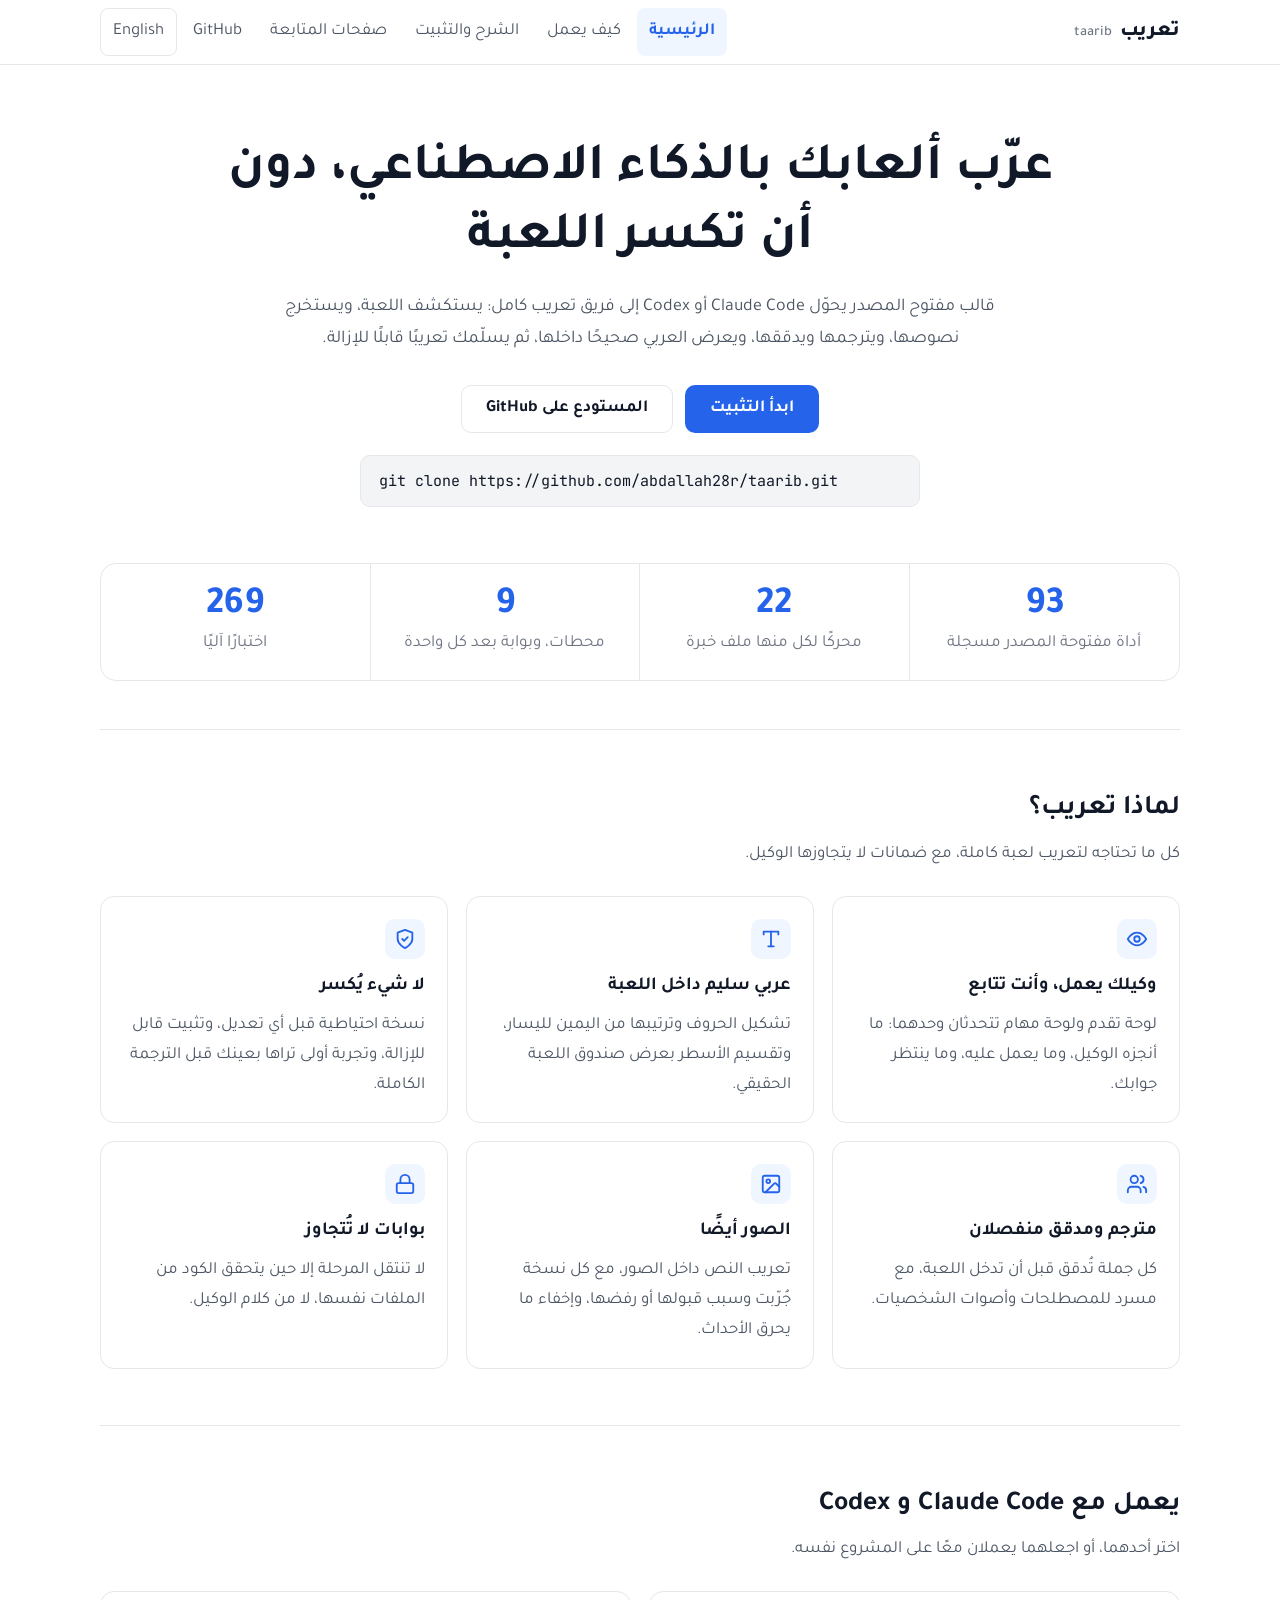
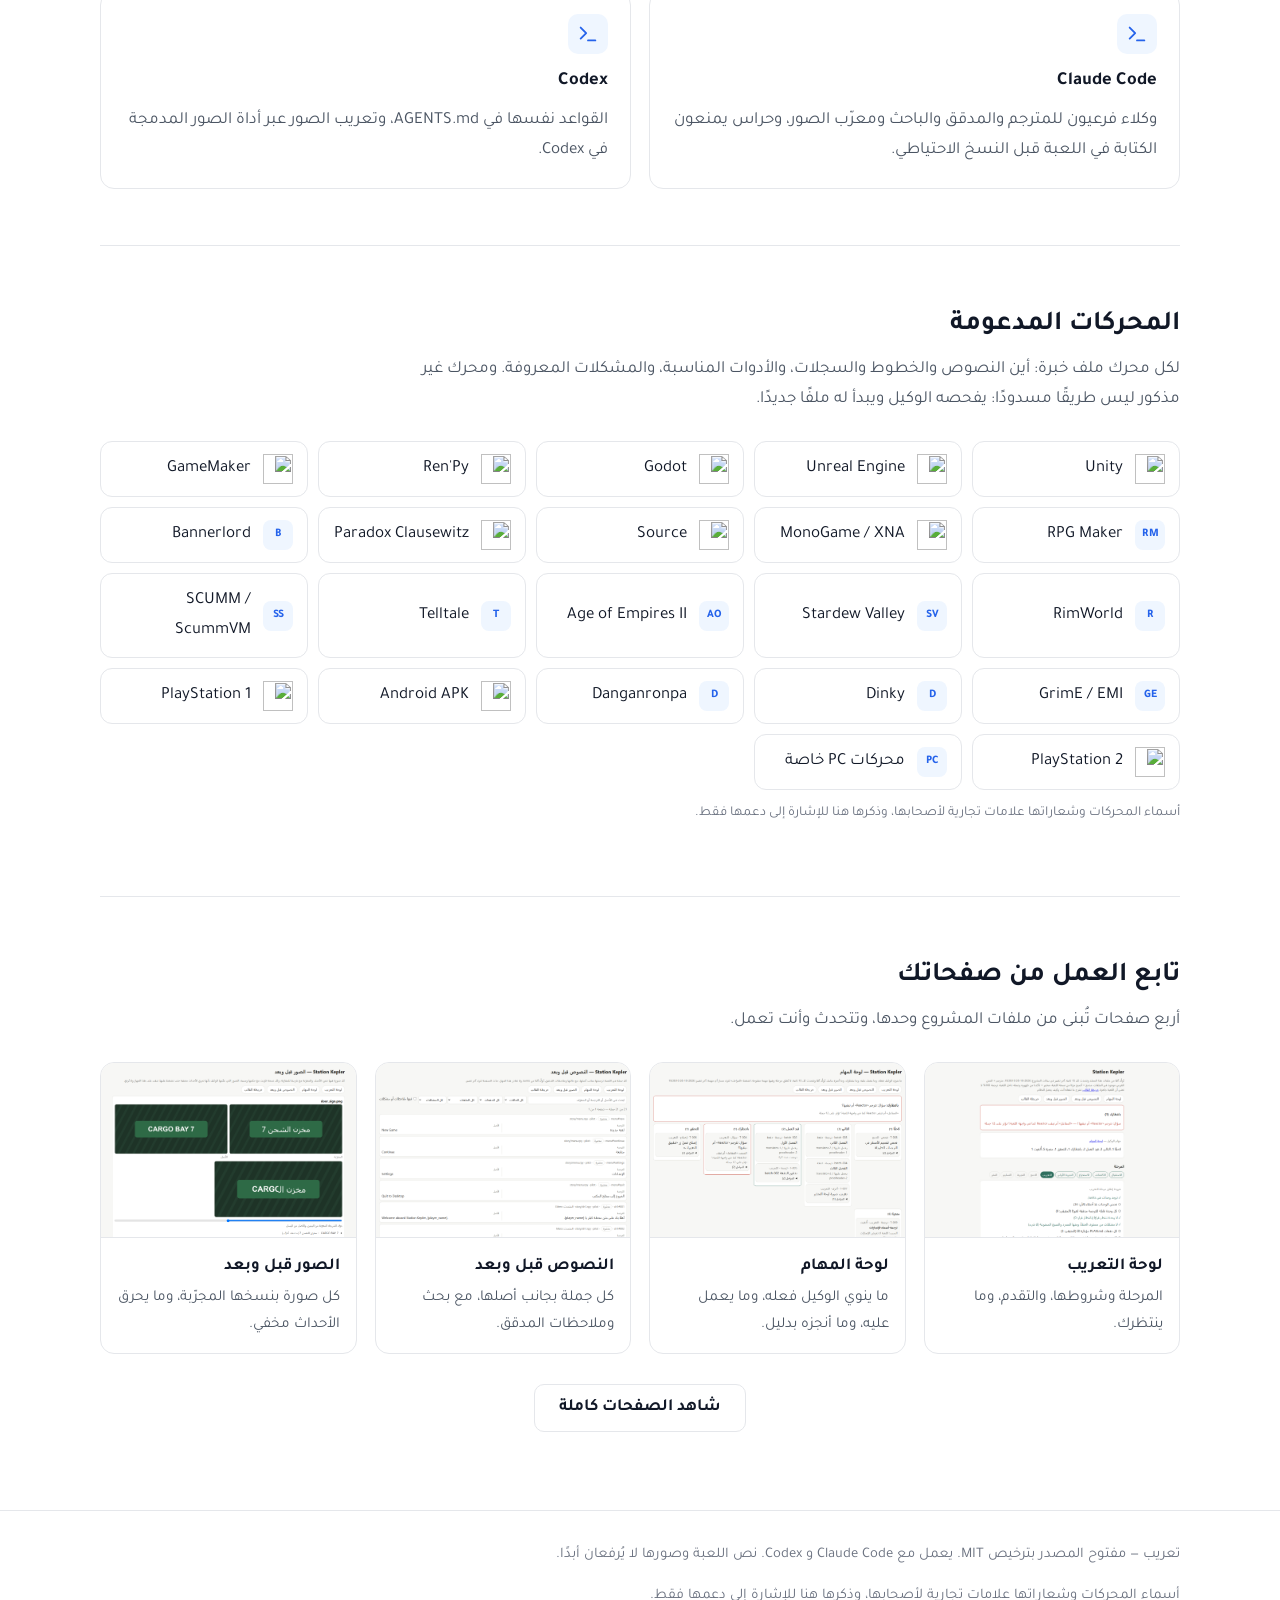
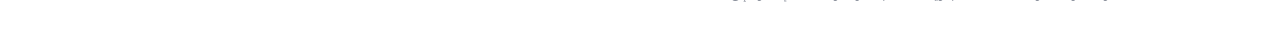
==== docs/index.html @ 4b10aa7d "Website in docs/ for GitHub Pages: home, how it works, install guide, follow-up pages Arabic and Eng" ====
<!doctype html>
<html lang="ar" dir="rtl">
<head>
<meta charset="utf-8">
<meta name="viewport" content="width=device-width,initial-scale=1">
<title>تعريب — عرّب ألعابك بالذكاء الاصطناعي</title>
<meta name="description" content="قالب مفتوح المصدر يحوّل Claude Code أو Codex إلى فريق تعريب كامل: يستكشف اللعبة، ويستخرج نصوصها، ويترجمها ويدققها، ويعرض العربي صحيحًا داخلها، ثم يسلّمك تعريبًا قابلًا للإزالة.">
<link rel="alternate" hreflang="en" href="en/index.html">
<link rel="preconnect" href="https://fonts.googleapis.com"><link rel="preconnect" href="https://fonts.gstatic.com" crossorigin>
<link href="https://fonts.googleapis.com/css2?family=Tajawal:wght@400;500;700;800&family=JetBrains+Mono:wght@400;600&display=swap" rel="stylesheet">
<link rel="stylesheet" href="assets/site.css">
</head>
<body>
<a class="skip" href="#main">انتقل إلى المحتوى</a>
<header class="site-head"><div class="wrap">
<a class="brand" href="index.html">تعريب <small>taarib</small></a>
<nav class="site-nav" aria-label="الأقسام"><a href="index.html" aria-current="page">الرئيسية</a><a href="how-it-works.html">كيف يعمل</a><a href="install.html">الشرح والتثبيت</a><a href="showcase.html">صفحات المتابعة</a><a href="https://github.com/abdallah28r/taarib">GitHub</a><a class="lang" href="en/index.html" hreflang="en" lang="en">English</a></nav>
</div></header>
<main id="main">
<div class="wrap">
<section class="hero"><h1>عرّب ألعابك بالذكاء الاصطناعي، دون أن تكسر اللعبة</h1><p class="lead">قالب مفتوح المصدر يحوّل <bdi>Claude Code</bdi> أو <bdi>Codex</bdi> إلى فريق تعريب كامل: يستكشف اللعبة، ويستخرج نصوصها، ويترجمها ويدققها، ويعرض العربي صحيحًا داخلها، ثم يسلّمك تعريبًا قابلًا للإزالة.</p>
<div class="cta"><a class="btn primary" href="install.html">ابدأ التثبيت</a><a class="btn ghost" href="https://github.com/abdallah28r/taarib">المستودع على GitHub</a></div>
<div class="cmd">git clone https://github.com/abdallah28r/taarib.git</div></section>
<div class="stats"><div class="stat"><b>93</b><span>أداة مفتوحة المصدر مسجلة</span></div><div class="stat"><b>22</b><span>محركًا لكل منها ملف خبرة</span></div><div class="stat"><b>9</b><span>محطات، وبوابة بعد كل واحدة</span></div><div class="stat"><b>269</b><span>اختبارًا آليًا</span></div></div>
<section class="block"><h2>لماذا تعريب؟</h2><p class="sub">كل ما تحتاجه لتعريب لعبة كاملة، مع ضمانات لا يتجاوزها الوكيل.</p><div class="grid"><article class="card"><span class="icon" aria-hidden="true"><svg viewBox="0 0 24 24" fill="none" stroke="currentColor" stroke-width="2" stroke-linecap="round" stroke-linejoin="round"><path d="M2 12s3.5-7 10-7 10 7 10 7-3.5 7-10 7S2 12 2 12z"/><circle cx="12" cy="12" r="3"/></svg></span><h3>وكيلك يعمل، وأنت تتابع</h3><p>لوحة تقدم ولوحة مهام تتحدثان وحدهما: ما أنجزه الوكيل، وما يعمل عليه، وما ينتظر جوابك.</p></article><article class="card"><span class="icon" aria-hidden="true"><svg viewBox="0 0 24 24" fill="none" stroke="currentColor" stroke-width="2" stroke-linecap="round" stroke-linejoin="round"><path d="M4 7V4h16v3"/><path d="M9 20h6"/><path d="M12 4v16"/></svg></span><h3>عربي سليم داخل اللعبة</h3><p>تشكيل الحروف وترتيبها من اليمين لليسار، وتقسيم الأسطر بعرض صندوق اللعبة الحقيقي.</p></article><article class="card"><span class="icon" aria-hidden="true"><svg viewBox="0 0 24 24" fill="none" stroke="currentColor" stroke-width="2" stroke-linecap="round" stroke-linejoin="round"><path d="M12 22s8-4 8-10V5l-8-3-8 3v7c0 6 8 10 8 10z"/><path d="m9 12 2 2 4-4"/></svg></span><h3>لا شيء يُكسر</h3><p>نسخة احتياطية قبل أي تعديل، وتثبيت قابل للإزالة، وتجربة أولى تراها بعينك قبل الترجمة الكاملة.</p></article><article class="card"><span class="icon" aria-hidden="true"><svg viewBox="0 0 24 24" fill="none" stroke="currentColor" stroke-width="2" stroke-linecap="round" stroke-linejoin="round"><path d="M16 21v-2a4 4 0 0 0-4-4H6a4 4 0 0 0-4 4v2"/><circle cx="9" cy="7" r="4"/><path d="M22 21v-2a4 4 0 0 0-3-3.9"/><path d="M16 3.1a4 4 0 0 1 0 7.8"/></svg></span><h3>مترجم ومدقق منفصلان</h3><p>كل جملة تُدقق قبل أن تدخل اللعبة، مع مسرد للمصطلحات وأصوات الشخصيات.</p></article><article class="card"><span class="icon" aria-hidden="true"><svg viewBox="0 0 24 24" fill="none" stroke="currentColor" stroke-width="2" stroke-linecap="round" stroke-linejoin="round"><rect x="3" y="3" width="18" height="18" rx="2"/><circle cx="9" cy="9" r="2"/><path d="m21 15-3.1-3.1a2 2 0 0 0-2.8 0L6 21"/></svg></span><h3>الصور أيضًا</h3><p>تعريب النص داخل الصور، مع كل نسخة جُرّبت وسبب قبولها أو رفضها، وإخفاء ما يحرق الأحداث.</p></article><article class="card"><span class="icon" aria-hidden="true"><svg viewBox="0 0 24 24" fill="none" stroke="currentColor" stroke-width="2" stroke-linecap="round" stroke-linejoin="round"><rect x="3" y="11" width="18" height="11" rx="2"/><path d="M7 11V7a5 5 0 0 1 10 0v4"/></svg></span><h3>بوابات لا تُتجاوز</h3><p>لا تنتقل المرحلة إلا حين يتحقق الكود من الملفات نفسها، لا من كلام الوكيل.</p></article></div></section>
<section class="block"><h2>يعمل مع <bdi>Claude Code</bdi> و <bdi>Codex</bdi></h2><p class="sub">اختر أحدهما، أو اجعلهما يعملان معًا على المشروع نفسه.</p><div class="runtimes"><article class="card"><span class="icon" aria-hidden="true"><svg viewBox="0 0 24 24" fill="none" stroke="currentColor" stroke-width="2" stroke-linecap="round" stroke-linejoin="round"><path d="m4 17 6-6-6-6"/><path d="M12 19h8"/></svg></span><h3><bdi>Claude Code</bdi></h3><p>وكلاء فرعيون للمترجم والمدقق والباحث ومعرّب الصور، وحراس يمنعون الكتابة في اللعبة قبل النسخ الاحتياطي.</p></article><article class="card"><span class="icon" aria-hidden="true"><svg viewBox="0 0 24 24" fill="none" stroke="currentColor" stroke-width="2" stroke-linecap="round" stroke-linejoin="round"><path d="m4 17 6-6-6-6"/><path d="M12 19h8"/></svg></span><h3><bdi>Codex</bdi></h3><p>القواعد نفسها في AGENTS.md، وتعريب الصور عبر أداة الصور المدمجة في Codex.</p></article></div></section>
<section class="block"><h2>المحركات المدعومة</h2><p class="sub">لكل محرك ملف خبرة: أين النصوص والخطوط والسجلات، والأدوات المناسبة، والمشكلات المعروفة. ومحرك غير مذكور ليس طريقًا مسدودًا: يفحصه الوكيل ويبدأ له ملفًا جديدًا.</p><ul class="engines"><li><img src="https://cdn.jsdelivr.net/npm/simple-icons@13.21.0/icons/unity.svg" alt="" width="30" height="30" loading="lazy"><span><bdi>Unity</bdi></span></li><li><img src="https://cdn.jsdelivr.net/npm/simple-icons@13.21.0/icons/unrealengine.svg" alt="" width="30" height="30" loading="lazy"><span><bdi>Unreal Engine</bdi></span></li><li><img src="https://cdn.jsdelivr.net/npm/simple-icons@13.21.0/icons/godotengine.svg" alt="" width="30" height="30" loading="lazy"><span><bdi>Godot</bdi></span></li><li><img src="https://cdn.jsdelivr.net/npm/simple-icons@13.21.0/icons/renpy.svg" alt="" width="30" height="30" loading="lazy"><span><bdi>Ren'Py</bdi></span></li><li><img src="https://cdn.jsdelivr.net/npm/simple-icons@13.21.0/icons/gamemaker.svg" alt="" width="30" height="30" loading="lazy"><span><bdi>GameMaker</bdi></span></li><li><span class="mono" aria-hidden="true">RM</span><span><bdi>RPG Maker</bdi></span></li><li><img src="https://cdn.jsdelivr.net/npm/simple-icons@13.21.0/icons/monogame.svg" alt="" width="30" height="30" loading="lazy"><span><bdi>MonoGame / XNA</bdi></span></li><li><img src="https://cdn.jsdelivr.net/npm/simple-icons@13.21.0/icons/valve.svg" alt="" width="30" height="30" loading="lazy"><span><bdi>Source</bdi></span></li><li><img src="https://cdn.jsdelivr.net/npm/simple-icons@13.21.0/icons/paradoxinteractive.svg" alt="" width="30" height="30" loading="lazy"><span><bdi>Paradox Clausewitz</bdi></span></li><li><span class="mono" aria-hidden="true">B</span><span><bdi>Bannerlord</bdi></span></li><li><span class="mono" aria-hidden="true">R</span><span><bdi>RimWorld</bdi></span></li><li><span class="mono" aria-hidden="true">SV</span><span><bdi>Stardew Valley</bdi></span></li><li><span class="mono" aria-hidden="true">AO</span><span><bdi>Age of Empires II</bdi></span></li><li><span class="mono" aria-hidden="true">T</span><span><bdi>Telltale</bdi></span></li><li><span class="mono" aria-hidden="true">SS</span><span><bdi>SCUMM / ScummVM</bdi></span></li><li><span class="mono" aria-hidden="true">GE</span><span><bdi>GrimE / EMI</bdi></span></li><li><span class="mono" aria-hidden="true">D</span><span><bdi>Dinky</bdi></span></li><li><span class="mono" aria-hidden="true">D</span><span><bdi>Danganronpa</bdi></span></li><li><img src="https://cdn.jsdelivr.net/npm/simple-icons@13.21.0/icons/android.svg" alt="" width="30" height="30" loading="lazy"><span><bdi>Android APK</bdi></span></li><li><img src="https://cdn.jsdelivr.net/npm/simple-icons@13.21.0/icons/playstation.svg" alt="" width="30" height="30" loading="lazy"><span><bdi>PlayStation 1</bdi></span></li><li><img src="https://cdn.jsdelivr.net/npm/simple-icons@13.21.0/icons/playstation.svg" alt="" width="30" height="30" loading="lazy"><span><bdi>PlayStation 2</bdi></span></li><li><span class="mono" aria-hidden="true">PC</span><span><bdi>محركات PC خاصة</bdi></span></li></ul>
<p class="note">أسماء المحركات وشعاراتها علامات تجارية لأصحابها، وذكرها هنا للإشارة إلى دعمها فقط.</p></section>
<section class="block"><h2>تابع العمل من صفحاتك</h2><p class="sub">أربع صفحات تُبنى من ملفات المشروع وحدها، وتتحدث وأنت تعمل.</p><div class="shots"><a class="shot" href="showcase.html#dashboard"><div class="frame"><img src="assets/screens/dashboard.png" alt="لوحة التعريب" loading="lazy"></div><div class="txt"><h3>لوحة التعريب</h3><p>المرحلة وشروطها، والتقدم، وما ينتظرك.</p></div></a><a class="shot" href="showcase.html#tasks"><div class="frame"><img src="assets/screens/tasks.png" alt="لوحة المهام" loading="lazy"></div><div class="txt"><h3>لوحة المهام</h3><p>ما ينوي الوكيل فعله، وما يعمل عليه، وما أنجزه بدليل.</p></div></a><a class="shot" href="showcase.html#texts"><div class="frame"><img src="assets/screens/texts.png" alt="النصوص قبل وبعد" loading="lazy"></div><div class="txt"><h3>النصوص قبل وبعد</h3><p>كل جملة بجانب أصلها، مع بحث وملاحظات المدقق.</p></div></a><a class="shot" href="showcase.html#images"><div class="frame"><img src="assets/screens/images.png" alt="الصور قبل وبعد" loading="lazy"></div><div class="txt"><h3>الصور قبل وبعد</h3><p>كل صورة بنسخها المجرّبة، وما يحرق الأحداث مخفي.</p></div></a></div>
<div class="cta"><a class="btn ghost" href="showcase.html">شاهد الصفحات كاملة</a></div></section>
</div>
</main>
<footer class="site-foot"><div class="wrap"><span>تعريب — مفتوح المصدر بترخيص MIT. يعمل مع Claude Code و Codex. نص اللعبة وصورها لا يُرفعان أبدًا.</span><span>أسماء المحركات وشعاراتها علامات تجارية لأصحابها، وذكرها هنا للإشارة إلى دعمها فقط.</span></div></footer>
</body>
</html>
---- docs/assets/site.css ----
/* taarib site — clean documentation style (direction D). Light and dark themes from tokens. */
:root{--bg:#ffffff;--surface:#f8fafc;--card:#ffffff;--ink:#111827;--muted:#4b5563;--faint:#6b7280;--line:#e5e7eb;
--accent:#2563eb;--accent-ink:#ffffff;--accent-soft:#eff6ff;--ok:#047857;--warn:#b45309;--code:#f3f4f6;
--radius:14px;--font:"Tajawal",system-ui,"Segoe UI",sans-serif;--mono:"JetBrains Mono",ui-monospace,Consolas,monospace}
@media (prefers-color-scheme:dark){:root:not([data-theme="light"]){--bg:#0b1120;--surface:#0f172a;--card:#111a2e;--ink:#f1f5f9;
--muted:#cbd5e1;--faint:#94a3b8;--line:#1f2a44;--accent:#60a5fa;--accent-ink:#0b1120;--accent-soft:#132240;--ok:#34d399;
--warn:#fbbf24;--code:#0f1a30}}
:root[data-theme="dark"]{--bg:#0b1120;--surface:#0f172a;--card:#111a2e;--ink:#f1f5f9;--muted:#cbd5e1;--faint:#94a3b8;
--line:#1f2a44;--accent:#60a5fa;--accent-ink:#0b1120;--accent-soft:#132240;--ok:#34d399;--warn:#fbbf24;--code:#0f1a30}
*{box-sizing:border-box}html{scroll-behavior:smooth}@media (prefers-reduced-motion:reduce){html{scroll-behavior:auto}}
body{margin:0;background:var(--bg);color:var(--ink);font:17px/1.75 var(--font);-webkit-font-smoothing:antialiased}
[lang="en"] body,body[lang="en"]{line-height:1.65}
a{color:var(--accent)}img{max-width:100%;height:auto}bdi{unicode-bidi:isolate}
:focus-visible{outline:3px solid var(--accent);outline-offset:2px;border-radius:6px}
.wrap{max-width:1120px;margin:0 auto;padding:0 20px}
.skip{position:absolute;inset-inline-start:-999px}.skip:focus{inset-inline-start:16px;top:12px;background:var(--card);padding:8px 12px;z-index:9}

/* header */
.site-head{position:sticky;top:0;z-index:5;background:color-mix(in srgb,var(--bg) 88%,transparent);backdrop-filter:blur(8px);
border-bottom:1px solid var(--line)}
.site-head .wrap{display:flex;align-items:center;gap:20px;min-height:64px;flex-wrap:wrap}
.brand{display:flex;align-items:baseline;gap:8px;font-weight:800;font-size:1.3rem;color:var(--ink);text-decoration:none}
.brand small{font-weight:500;color:var(--faint);font-size:.9rem}
.site-nav{display:flex;gap:4px;flex-wrap:wrap;margin-inline-start:auto}
.site-nav a{color:var(--muted);text-decoration:none;padding:8px 12px;border-radius:8px;min-height:40px;display:inline-flex;align-items:center}
.site-nav a:hover{background:var(--surface);color:var(--ink)}.site-nav a[aria-current="page"]{color:var(--accent);background:var(--accent-soft);font-weight:700}
.lang{border:1px solid var(--line)}
@media (max-width:760px){.site-nav{margin-inline-start:0;width:100%;overflow-x:auto;flex-wrap:nowrap;padding-bottom:8px}.site-nav a{white-space:nowrap}}

/* hero */
.hero{text-align:center;padding:72px 0 40px}.hero h1{font-size:clamp(2rem,5vw,3.3rem);line-height:1.3;margin:0 auto 18px;max-width:880px}
.hero .lead{max-width:720px;margin:0 auto;color:var(--muted);font-size:1.12rem}
.cta{display:flex;gap:12px;justify-content:center;flex-wrap:wrap;margin:30px 0 22px}
.btn{display:inline-flex;align-items:center;justify-content:center;gap:8px;min-height:48px;padding:0 24px;border-radius:10px;
font-weight:700;text-decoration:none;border:1px solid transparent;transition:background-color .15s,border-color .15s}
.btn.primary{background:var(--accent);color:var(--accent-ink)}.btn.primary:hover{filter:brightness(1.08)}
.btn.ghost{border-color:var(--line);color:var(--ink)}.btn.ghost:hover{border-color:var(--accent)}
.cmd{direction:ltr;text-align:left;font:15px/1.5 var(--mono);background:var(--code);border:1px solid var(--line);border-radius:10px;
padding:14px 18px;overflow-x:auto;white-space:nowrap;max-width:560px;margin:0 auto}
pre.cmd{white-space:pre;max-width:none;margin:12px 0}

/* sections */
section.block{padding:56px 0;border-top:1px solid var(--line)}section.block>h2{font-size:1.7rem;margin:0 0 6px}
.sub{color:var(--muted);margin:0 0 26px;max-width:760px}
.stats{display:grid;grid-template-columns:repeat(auto-fit,minmax(170px,1fr));border:1px solid var(--line);border-radius:16px;
overflow:hidden;margin:16px 0 48px}
.stat{padding:22px 18px;text-align:center}.stat+.stat{border-inline-start:1px solid var(--line)}
.stat b{display:block;font-size:2.4rem;line-height:1.1;color:var(--accent)}.stat span{color:var(--faint)}
@media (max-width:620px){.stat+.stat{border-inline-start:0;border-top:1px solid var(--line)}}
.grid{display:grid;grid-template-columns:repeat(auto-fit,minmax(280px,1fr));gap:18px}
.card{background:var(--card);border:1px solid var(--line);border-radius:var(--radius);padding:22px}
.card h3{margin:0 0 8px;font-size:1.15rem}.card p{margin:0;color:var(--muted)}
.icon{width:40px;height:40px;border-radius:10px;background:var(--accent-soft);color:var(--accent);display:grid;place-items:center;margin-bottom:12px}
.icon svg{width:22px;height:22px}
.runtimes{display:grid;grid-template-columns:repeat(auto-fit,minmax(260px,1fr));gap:18px}

/* engines */
.engines{list-style:none;padding:0;margin:0;display:grid;grid-template-columns:repeat(auto-fill,minmax(176px,1fr));gap:10px}
.engines li{display:flex;align-items:center;gap:12px;padding:12px 14px;border:1px solid var(--line);border-radius:12px;background:var(--card)}
.engines img,.engines .mono{width:30px;height:30px;flex:0 0 30px}
.engines img{filter:none}@media (prefers-color-scheme:dark){:root:not([data-theme="light"]) .engines img{filter:invert(1)}}
:root[data-theme="dark"] .engines img{filter:invert(1)}
.engines .mono{display:grid;place-items:center;border-radius:8px;background:var(--accent-soft);color:var(--accent);font-weight:800;font-size:.72rem;direction:ltr}
.note{font-size:.85rem;color:var(--faint);margin-top:12px}

/* showcase */
.shots{display:grid;grid-template-columns:repeat(auto-fit,minmax(240px,1fr));gap:18px}
.shot{display:block;text-decoration:none;color:inherit;border:1px solid var(--line);border-radius:var(--radius);overflow:hidden;background:var(--card)}
.shot .frame{aspect-ratio:16/11;overflow:hidden;background:var(--surface);border-bottom:1px solid var(--line)}
.shot img{width:100%;display:block}.shot div.txt{padding:14px 16px}.shot h3{margin:0 0 4px;font-size:1.05rem}.shot p{margin:0;color:var(--muted);font-size:.95rem}
.shot:hover{border-color:var(--accent)}
.full{margin:20px 0 48px}.full figure{margin:0;border:1px solid var(--line);border-radius:var(--radius);overflow:hidden}
.full figcaption{padding:12px 16px;color:var(--muted);font-size:.95rem;border-top:1px solid var(--line);background:var(--surface)}
.full .viewport{max-height:720px;overflow:auto}

/* docs pages */
.doc{display:grid;grid-template-columns:240px 1fr;gap:40px;padding:40px 0 64px}
.toc{position:sticky;top:84px;align-self:start;font-size:.95rem}.toc ol{list-style:none;padding:0;margin:0}
.toc a{display:block;padding:6px 10px;border-radius:8px;color:var(--muted);text-decoration:none}.toc a:hover{background:var(--surface);color:var(--ink)}
.toc p{font-weight:700;margin:0 0 8px;color:var(--ink)}
@media (max-width:900px){.doc{grid-template-columns:1fr}.toc{position:static}}
.doc h1{font-size:clamp(1.8rem,4vw,2.5rem);margin:0 0 10px}.doc .lead{color:var(--muted);font-size:1.08rem;margin:0 0 28px}
.doc h2{font-size:1.45rem;margin:40px 0 10px;scroll-margin-top:84px}.doc h3{font-size:1.15rem;margin:28px 0 8px;scroll-margin-top:84px}
.doc figure{margin:16px 0 24px;border:1px solid var(--line);border-radius:12px;overflow:hidden;background:#1b1b1b}
.doc figure img{display:block;margin:0 auto}.doc figcaption{padding:10px 14px;color:var(--muted);background:var(--surface);font-size:.92rem}
.steps{counter-reset:step;list-style:none;padding:0;margin:0}.steps>li{counter-increment:step;position:relative;padding-inline-start:52px;margin:0 0 26px}
.steps>li::before{content:counter(step);position:absolute;inset-inline-start:0;top:0;width:36px;height:36px;border-radius:50%;
background:var(--accent);color:var(--accent-ink);font-weight:800;display:grid;place-items:center}
.callout{border:1px solid var(--line);border-inline-start:4px solid var(--accent);background:var(--accent-soft);border-radius:10px;padding:14px 16px;margin:16px 0}
.callout.soon{border-inline-start-color:var(--warn)}
.tabs{display:flex;gap:8px;flex-wrap:wrap;margin:8px 0 4px}.tabs a{border:1px solid var(--line);border-radius:999px;padding:6px 16px;text-decoration:none;color:var(--ink)}
.tabs a:hover{border-color:var(--accent)}

/* stations */
.station{border:1px solid var(--line);border-radius:var(--radius);background:var(--card);padding:22px;scroll-margin-top:84px}
.station header{display:flex;gap:14px;align-items:center;margin-bottom:12px}
.station .num{width:44px;height:44px;flex:0 0 44px;border-radius:12px;background:var(--accent);color:var(--accent-ink);font-weight:800;
font-size:1.2rem;display:grid;place-items:center}.station h2{margin:0;font-size:1.3rem}
.station .who{color:var(--faint);font-size:.95rem;margin:0}
.io{display:grid;grid-template-columns:1fr auto 1fr;gap:10px;align-items:center;background:var(--surface);border-radius:10px;padding:12px 14px;margin:8px 0 16px}
.io b{display:block;font-size:.8rem;color:var(--faint);font-weight:500}.io .arrow{color:var(--faint)}
@media (max-width:640px){.io{grid-template-columns:1fr}.io .arrow{display:none}}
.cols{display:grid;grid-template-columns:1fr 1fr;gap:18px}@media (max-width:760px){.cols{grid-template-columns:1fr}}
.cols h3{font-size:1rem;margin:0 0 6px}.cols ul{margin:0;padding-inline-start:20px;color:var(--muted)}
.gate{margin:12px 0 28px;border:1px dashed var(--accent);border-radius:var(--radius);padding:14px 18px;background:var(--accent-soft)}
.gate h3{margin:0 0 6px;font-size:1rem;color:var(--accent)}.gate ul{margin:0;padding:0;list-style:none}
.gate li{padding:3px 0}.gate li::before{content:"✓";color:var(--ok);font-weight:800;margin-inline-end:8px}

footer.site-foot{border-top:1px solid var(--line);padding:32px 0;color:var(--faint);font-size:.92rem}
footer.site-foot .wrap{display:flex;gap:16px;justify-content:space-between;flex-wrap:wrap}
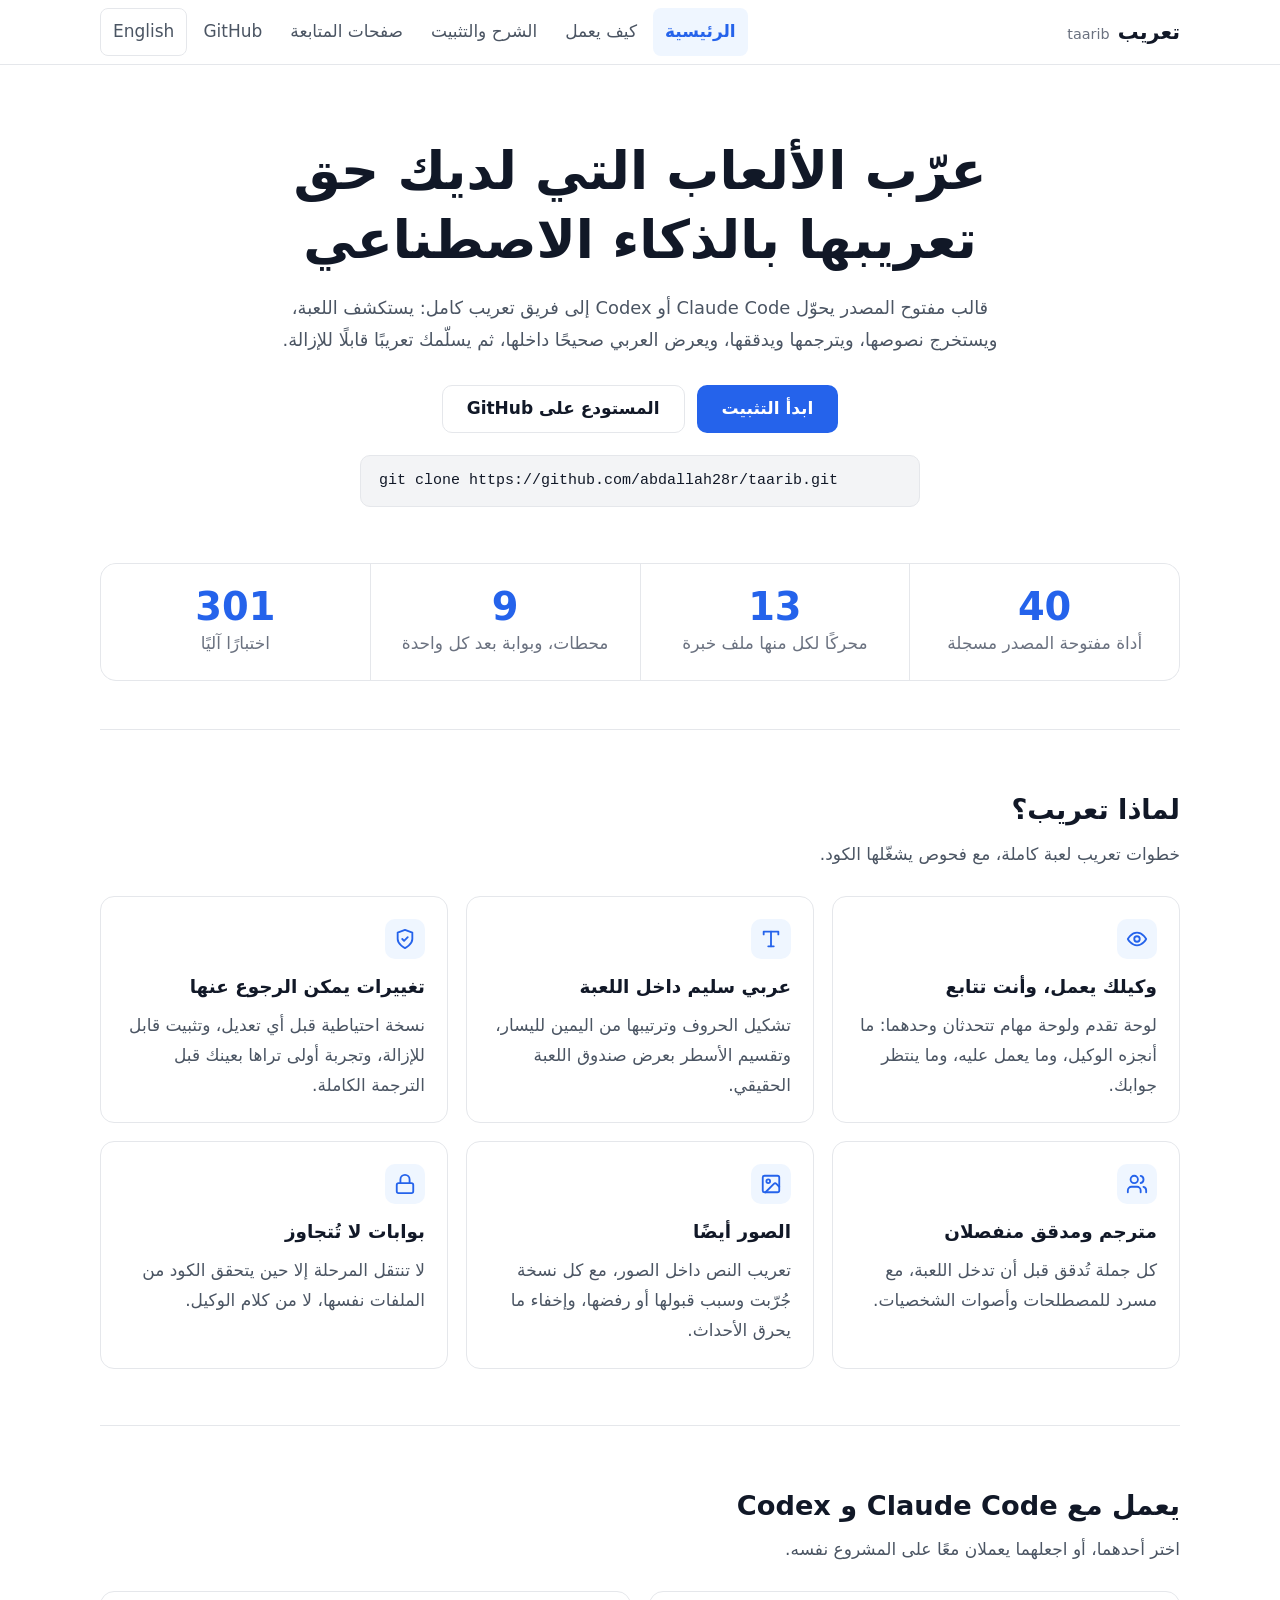
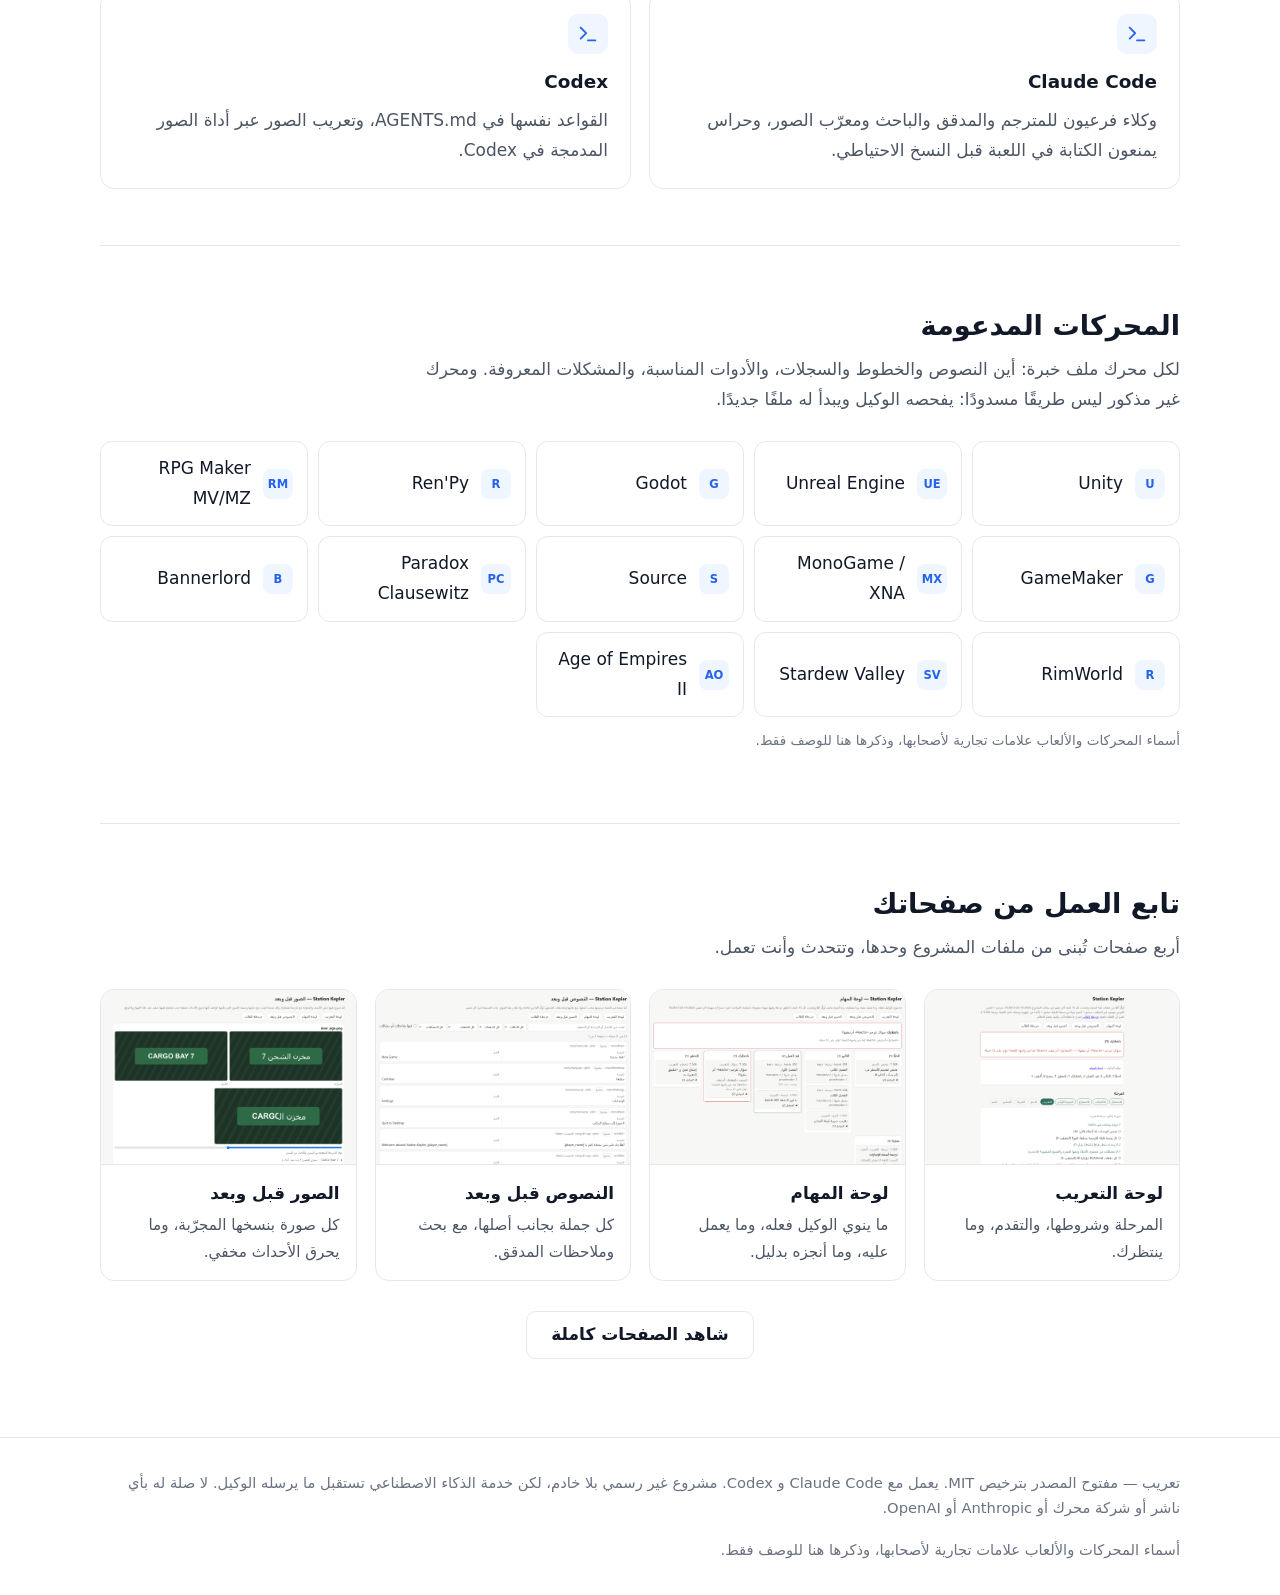
==== commit 761e3913: "Taarib: Arabic game localization with AI agents Project template for Claude Code and OpenAI Codex: t" ====
--- a/docs/index.html
+++ b/docs/index.html
@@ -6,8 +6,6 @@
 <title>تعريب — عرّب ألعابك بالذكاء الاصطناعي</title>
 <meta name="description" content="قالب مفتوح المصدر يحوّل Claude Code أو Codex إلى فريق تعريب كامل: يستكشف اللعبة، ويستخرج نصوصها، ويترجمها ويدققها، ويعرض العربي صحيحًا داخلها، ثم يسلّمك تعريبًا قابلًا للإزالة.">
 <link rel="alternate" hreflang="en" href="en/index.html">
-<link rel="preconnect" href="https://fonts.googleapis.com"><link rel="preconnect" href="https://fonts.gstatic.com" crossorigin>
-<link href="https://fonts.googleapis.com/css2?family=Tajawal:wght@400;500;700;800&family=JetBrains+Mono:wght@400;600&display=swap" rel="stylesheet">
 <link rel="stylesheet" href="assets/site.css">
 </head>
 <body>
@@ -18,18 +16,18 @@
 </div></header>
 <main id="main">
 <div class="wrap">
-<section class="hero"><h1>عرّب ألعابك بالذكاء الاصطناعي، دون أن تكسر اللعبة</h1><p class="lead">قالب مفتوح المصدر يحوّل <bdi>Claude Code</bdi> أو <bdi>Codex</bdi> إلى فريق تعريب كامل: يستكشف اللعبة، ويستخرج نصوصها، ويترجمها ويدققها، ويعرض العربي صحيحًا داخلها، ثم يسلّمك تعريبًا قابلًا للإزالة.</p>
+<section class="hero"><h1>عرّب الألعاب التي لديك حق تعريبها بالذكاء الاصطناعي</h1><p class="lead">قالب مفتوح المصدر يحوّل <bdi>Claude Code</bdi> أو <bdi>Codex</bdi> إلى فريق تعريب كامل: يستكشف اللعبة، ويستخرج نصوصها، ويترجمها ويدققها، ويعرض العربي صحيحًا داخلها، ثم يسلّمك تعريبًا قابلًا للإزالة.</p>
 <div class="cta"><a class="btn primary" href="install.html">ابدأ التثبيت</a><a class="btn ghost" href="https://github.com/abdallah28r/taarib">المستودع على GitHub</a></div>
 <div class="cmd">git clone https://github.com/abdallah28r/taarib.git</div></section>
-<div class="stats"><div class="stat"><b>93</b><span>أداة مفتوحة المصدر مسجلة</span></div><div class="stat"><b>22</b><span>محركًا لكل منها ملف خبرة</span></div><div class="stat"><b>9</b><span>محطات، وبوابة بعد كل واحدة</span></div><div class="stat"><b>269</b><span>اختبارًا آليًا</span></div></div>
-<section class="block"><h2>لماذا تعريب؟</h2><p class="sub">كل ما تحتاجه لتعريب لعبة كاملة، مع ضمانات لا يتجاوزها الوكيل.</p><div class="grid"><article class="card"><span class="icon" aria-hidden="true"><svg viewBox="0 0 24 24" fill="none" stroke="currentColor" stroke-width="2" stroke-linecap="round" stroke-linejoin="round"><path d="M2 12s3.5-7 10-7 10 7 10 7-3.5 7-10 7S2 12 2 12z"/><circle cx="12" cy="12" r="3"/></svg></span><h3>وكيلك يعمل، وأنت تتابع</h3><p>لوحة تقدم ولوحة مهام تتحدثان وحدهما: ما أنجزه الوكيل، وما يعمل عليه، وما ينتظر جوابك.</p></article><article class="card"><span class="icon" aria-hidden="true"><svg viewBox="0 0 24 24" fill="none" stroke="currentColor" stroke-width="2" stroke-linecap="round" stroke-linejoin="round"><path d="M4 7V4h16v3"/><path d="M9 20h6"/><path d="M12 4v16"/></svg></span><h3>عربي سليم داخل اللعبة</h3><p>تشكيل الحروف وترتيبها من اليمين لليسار، وتقسيم الأسطر بعرض صندوق اللعبة الحقيقي.</p></article><article class="card"><span class="icon" aria-hidden="true"><svg viewBox="0 0 24 24" fill="none" stroke="currentColor" stroke-width="2" stroke-linecap="round" stroke-linejoin="round"><path d="M12 22s8-4 8-10V5l-8-3-8 3v7c0 6 8 10 8 10z"/><path d="m9 12 2 2 4-4"/></svg></span><h3>لا شيء يُكسر</h3><p>نسخة احتياطية قبل أي تعديل، وتثبيت قابل للإزالة، وتجربة أولى تراها بعينك قبل الترجمة الكاملة.</p></article><article class="card"><span class="icon" aria-hidden="true"><svg viewBox="0 0 24 24" fill="none" stroke="currentColor" stroke-width="2" stroke-linecap="round" stroke-linejoin="round"><path d="M16 21v-2a4 4 0 0 0-4-4H6a4 4 0 0 0-4 4v2"/><circle cx="9" cy="7" r="4"/><path d="M22 21v-2a4 4 0 0 0-3-3.9"/><path d="M16 3.1a4 4 0 0 1 0 7.8"/></svg></span><h3>مترجم ومدقق منفصلان</h3><p>كل جملة تُدقق قبل أن تدخل اللعبة، مع مسرد للمصطلحات وأصوات الشخصيات.</p></article><article class="card"><span class="icon" aria-hidden="true"><svg viewBox="0 0 24 24" fill="none" stroke="currentColor" stroke-width="2" stroke-linecap="round" stroke-linejoin="round"><rect x="3" y="3" width="18" height="18" rx="2"/><circle cx="9" cy="9" r="2"/><path d="m21 15-3.1-3.1a2 2 0 0 0-2.8 0L6 21"/></svg></span><h3>الصور أيضًا</h3><p>تعريب النص داخل الصور، مع كل نسخة جُرّبت وسبب قبولها أو رفضها، وإخفاء ما يحرق الأحداث.</p></article><article class="card"><span class="icon" aria-hidden="true"><svg viewBox="0 0 24 24" fill="none" stroke="currentColor" stroke-width="2" stroke-linecap="round" stroke-linejoin="round"><rect x="3" y="11" width="18" height="11" rx="2"/><path d="M7 11V7a5 5 0 0 1 10 0v4"/></svg></span><h3>بوابات لا تُتجاوز</h3><p>لا تنتقل المرحلة إلا حين يتحقق الكود من الملفات نفسها، لا من كلام الوكيل.</p></article></div></section>
+<div class="stats"><div class="stat"><b>40</b><span>أداة مفتوحة المصدر مسجلة</span></div><div class="stat"><b>13</b><span>محركًا لكل منها ملف خبرة</span></div><div class="stat"><b>9</b><span>محطات، وبوابة بعد كل واحدة</span></div><div class="stat"><b>301</b><span>اختبارًا آليًا</span></div></div>
+<section class="block"><h2>لماذا تعريب؟</h2><p class="sub">خطوات تعريب لعبة كاملة، مع فحوص يشغّلها الكود.</p><div class="grid"><article class="card"><span class="icon" aria-hidden="true"><svg viewBox="0 0 24 24" fill="none" stroke="currentColor" stroke-width="2" stroke-linecap="round" stroke-linejoin="round"><path d="M2 12s3.5-7 10-7 10 7 10 7-3.5 7-10 7S2 12 2 12z"/><circle cx="12" cy="12" r="3"/></svg></span><h3>وكيلك يعمل، وأنت تتابع</h3><p>لوحة تقدم ولوحة مهام تتحدثان وحدهما: ما أنجزه الوكيل، وما يعمل عليه، وما ينتظر جوابك.</p></article><article class="card"><span class="icon" aria-hidden="true"><svg viewBox="0 0 24 24" fill="none" stroke="currentColor" stroke-width="2" stroke-linecap="round" stroke-linejoin="round"><path d="M4 7V4h16v3"/><path d="M9 20h6"/><path d="M12 4v16"/></svg></span><h3>عربي سليم داخل اللعبة</h3><p>تشكيل الحروف وترتيبها من اليمين لليسار، وتقسيم الأسطر بعرض صندوق اللعبة الحقيقي.</p></article><article class="card"><span class="icon" aria-hidden="true"><svg viewBox="0 0 24 24" fill="none" stroke="currentColor" stroke-width="2" stroke-linecap="round" stroke-linejoin="round"><path d="M12 22s8-4 8-10V5l-8-3-8 3v7c0 6 8 10 8 10z"/><path d="m9 12 2 2 4-4"/></svg></span><h3>تغييرات يمكن الرجوع عنها</h3><p>نسخة احتياطية قبل أي تعديل، وتثبيت قابل للإزالة، وتجربة أولى تراها بعينك قبل الترجمة الكاملة.</p></article><article class="card"><span class="icon" aria-hidden="true"><svg viewBox="0 0 24 24" fill="none" stroke="currentColor" stroke-width="2" stroke-linecap="round" stroke-linejoin="round"><path d="M16 21v-2a4 4 0 0 0-4-4H6a4 4 0 0 0-4 4v2"/><circle cx="9" cy="7" r="4"/><path d="M22 21v-2a4 4 0 0 0-3-3.9"/><path d="M16 3.1a4 4 0 0 1 0 7.8"/></svg></span><h3>مترجم ومدقق منفصلان</h3><p>كل جملة تُدقق قبل أن تدخل اللعبة، مع مسرد للمصطلحات وأصوات الشخصيات.</p></article><article class="card"><span class="icon" aria-hidden="true"><svg viewBox="0 0 24 24" fill="none" stroke="currentColor" stroke-width="2" stroke-linecap="round" stroke-linejoin="round"><rect x="3" y="3" width="18" height="18" rx="2"/><circle cx="9" cy="9" r="2"/><path d="m21 15-3.1-3.1a2 2 0 0 0-2.8 0L6 21"/></svg></span><h3>الصور أيضًا</h3><p>تعريب النص داخل الصور، مع كل نسخة جُرّبت وسبب قبولها أو رفضها، وإخفاء ما يحرق الأحداث.</p></article><article class="card"><span class="icon" aria-hidden="true"><svg viewBox="0 0 24 24" fill="none" stroke="currentColor" stroke-width="2" stroke-linecap="round" stroke-linejoin="round"><rect x="3" y="11" width="18" height="11" rx="2"/><path d="M7 11V7a5 5 0 0 1 10 0v4"/></svg></span><h3>بوابات لا تُتجاوز</h3><p>لا تنتقل المرحلة إلا حين يتحقق الكود من الملفات نفسها، لا من كلام الوكيل.</p></article></div></section>
 <section class="block"><h2>يعمل مع <bdi>Claude Code</bdi> و <bdi>Codex</bdi></h2><p class="sub">اختر أحدهما، أو اجعلهما يعملان معًا على المشروع نفسه.</p><div class="runtimes"><article class="card"><span class="icon" aria-hidden="true"><svg viewBox="0 0 24 24" fill="none" stroke="currentColor" stroke-width="2" stroke-linecap="round" stroke-linejoin="round"><path d="m4 17 6-6-6-6"/><path d="M12 19h8"/></svg></span><h3><bdi>Claude Code</bdi></h3><p>وكلاء فرعيون للمترجم والمدقق والباحث ومعرّب الصور، وحراس يمنعون الكتابة في اللعبة قبل النسخ الاحتياطي.</p></article><article class="card"><span class="icon" aria-hidden="true"><svg viewBox="0 0 24 24" fill="none" stroke="currentColor" stroke-width="2" stroke-linecap="round" stroke-linejoin="round"><path d="m4 17 6-6-6-6"/><path d="M12 19h8"/></svg></span><h3><bdi>Codex</bdi></h3><p>القواعد نفسها في AGENTS.md، وتعريب الصور عبر أداة الصور المدمجة في Codex.</p></article></div></section>
-<section class="block"><h2>المحركات المدعومة</h2><p class="sub">لكل محرك ملف خبرة: أين النصوص والخطوط والسجلات، والأدوات المناسبة، والمشكلات المعروفة. ومحرك غير مذكور ليس طريقًا مسدودًا: يفحصه الوكيل ويبدأ له ملفًا جديدًا.</p><ul class="engines"><li><img src="https://cdn.jsdelivr.net/npm/simple-icons@13.21.0/icons/unity.svg" alt="" width="30" height="30" loading="lazy"><span><bdi>Unity</bdi></span></li><li><img src="https://cdn.jsdelivr.net/npm/simple-icons@13.21.0/icons/unrealengine.svg" alt="" width="30" height="30" loading="lazy"><span><bdi>Unreal Engine</bdi></span></li><li><img src="https://cdn.jsdelivr.net/npm/simple-icons@13.21.0/icons/godotengine.svg" alt="" width="30" height="30" loading="lazy"><span><bdi>Godot</bdi></span></li><li><img src="https://cdn.jsdelivr.net/npm/simple-icons@13.21.0/icons/renpy.svg" alt="" width="30" height="30" loading="lazy"><span><bdi>Ren'Py</bdi></span></li><li><img src="https://cdn.jsdelivr.net/npm/simple-icons@13.21.0/icons/gamemaker.svg" alt="" width="30" height="30" loading="lazy"><span><bdi>GameMaker</bdi></span></li><li><span class="mono" aria-hidden="true">RM</span><span><bdi>RPG Maker</bdi></span></li><li><img src="https://cdn.jsdelivr.net/npm/simple-icons@13.21.0/icons/monogame.svg" alt="" width="30" height="30" loading="lazy"><span><bdi>MonoGame / XNA</bdi></span></li><li><img src="https://cdn.jsdelivr.net/npm/simple-icons@13.21.0/icons/valve.svg" alt="" width="30" height="30" loading="lazy"><span><bdi>Source</bdi></span></li><li><img src="https://cdn.jsdelivr.net/npm/simple-icons@13.21.0/icons/paradoxinteractive.svg" alt="" width="30" height="30" loading="lazy"><span><bdi>Paradox Clausewitz</bdi></span></li><li><span class="mono" aria-hidden="true">B</span><span><bdi>Bannerlord</bdi></span></li><li><span class="mono" aria-hidden="true">R</span><span><bdi>RimWorld</bdi></span></li><li><span class="mono" aria-hidden="true">SV</span><span><bdi>Stardew Valley</bdi></span></li><li><span class="mono" aria-hidden="true">AO</span><span><bdi>Age of Empires II</bdi></span></li><li><span class="mono" aria-hidden="true">T</span><span><bdi>Telltale</bdi></span></li><li><span class="mono" aria-hidden="true">SS</span><span><bdi>SCUMM / ScummVM</bdi></span></li><li><span class="mono" aria-hidden="true">GE</span><span><bdi>GrimE / EMI</bdi></span></li><li><span class="mono" aria-hidden="true">D</span><span><bdi>Dinky</bdi></span></li><li><span class="mono" aria-hidden="true">D</span><span><bdi>Danganronpa</bdi></span></li><li><img src="https://cdn.jsdelivr.net/npm/simple-icons@13.21.0/icons/android.svg" alt="" width="30" height="30" loading="lazy"><span><bdi>Android APK</bdi></span></li><li><img src="https://cdn.jsdelivr.net/npm/simple-icons@13.21.0/icons/playstation.svg" alt="" width="30" height="30" loading="lazy"><span><bdi>PlayStation 1</bdi></span></li><li><img src="https://cdn.jsdelivr.net/npm/simple-icons@13.21.0/icons/playstation.svg" alt="" width="30" height="30" loading="lazy"><span><bdi>PlayStation 2</bdi></span></li><li><span class="mono" aria-hidden="true">PC</span><span><bdi>محركات PC خاصة</bdi></span></li></ul>
-<p class="note">أسماء المحركات وشعاراتها علامات تجارية لأصحابها، وذكرها هنا للإشارة إلى دعمها فقط.</p></section>
+<section class="block"><h2>المحركات المدعومة</h2><p class="sub">لكل محرك ملف خبرة: أين النصوص والخطوط والسجلات، والأدوات المناسبة، والمشكلات المعروفة. ومحرك غير مذكور ليس طريقًا مسدودًا: يفحصه الوكيل ويبدأ له ملفًا جديدًا.</p><ul class="engines"><li><span class="mono" aria-hidden="true">U</span><span><bdi>Unity</bdi></span></li><li><span class="mono" aria-hidden="true">UE</span><span><bdi>Unreal Engine</bdi></span></li><li><span class="mono" aria-hidden="true">G</span><span><bdi>Godot</bdi></span></li><li><span class="mono" aria-hidden="true">R</span><span><bdi>Ren'Py</bdi></span></li><li><span class="mono" aria-hidden="true">RM</span><span><bdi>RPG Maker MV/MZ</bdi></span></li><li><span class="mono" aria-hidden="true">G</span><span><bdi>GameMaker</bdi></span></li><li><span class="mono" aria-hidden="true">MX</span><span><bdi>MonoGame / XNA</bdi></span></li><li><span class="mono" aria-hidden="true">S</span><span><bdi>Source</bdi></span></li><li><span class="mono" aria-hidden="true">PC</span><span><bdi>Paradox Clausewitz</bdi></span></li><li><span class="mono" aria-hidden="true">B</span><span><bdi>Bannerlord</bdi></span></li><li><span class="mono" aria-hidden="true">R</span><span><bdi>RimWorld</bdi></span></li><li><span class="mono" aria-hidden="true">SV</span><span><bdi>Stardew Valley</bdi></span></li><li><span class="mono" aria-hidden="true">AO</span><span><bdi>Age of Empires II</bdi></span></li></ul>
+<p class="note">أسماء المحركات والألعاب علامات تجارية لأصحابها، وذكرها هنا للوصف فقط.</p></section>
 <section class="block"><h2>تابع العمل من صفحاتك</h2><p class="sub">أربع صفحات تُبنى من ملفات المشروع وحدها، وتتحدث وأنت تعمل.</p><div class="shots"><a class="shot" href="showcase.html#dashboard"><div class="frame"><img src="assets/screens/dashboard.png" alt="لوحة التعريب" loading="lazy"></div><div class="txt"><h3>لوحة التعريب</h3><p>المرحلة وشروطها، والتقدم، وما ينتظرك.</p></div></a><a class="shot" href="showcase.html#tasks"><div class="frame"><img src="assets/screens/tasks.png" alt="لوحة المهام" loading="lazy"></div><div class="txt"><h3>لوحة المهام</h3><p>ما ينوي الوكيل فعله، وما يعمل عليه، وما أنجزه بدليل.</p></div></a><a class="shot" href="showcase.html#texts"><div class="frame"><img src="assets/screens/texts.png" alt="النصوص قبل وبعد" loading="lazy"></div><div class="txt"><h3>النصوص قبل وبعد</h3><p>كل جملة بجانب أصلها، مع بحث وملاحظات المدقق.</p></div></a><a class="shot" href="showcase.html#images"><div class="frame"><img src="assets/screens/images.png" alt="الصور قبل وبعد" loading="lazy"></div><div class="txt"><h3>الصور قبل وبعد</h3><p>كل صورة بنسخها المجرّبة، وما يحرق الأحداث مخفي.</p></div></a></div>
 <div class="cta"><a class="btn ghost" href="showcase.html">شاهد الصفحات كاملة</a></div></section>
 </div>
 </main>
-<footer class="site-foot"><div class="wrap"><span>تعريب — مفتوح المصدر بترخيص MIT. يعمل مع Claude Code و Codex. نص اللعبة وصورها لا يُرفعان أبدًا.</span><span>أسماء المحركات وشعاراتها علامات تجارية لأصحابها، وذكرها هنا للإشارة إلى دعمها فقط.</span></div></footer>
+<footer class="site-foot"><div class="wrap"><span>تعريب — مفتوح المصدر بترخيص MIT. يعمل مع Claude Code و Codex. مشروع غير رسمي بلا خادم، لكن خدمة الذكاء الاصطناعي تستقبل ما يرسله الوكيل. لا صلة له بأي ناشر أو شركة محرك أو Anthropic أو OpenAI.</span><span>أسماء المحركات والألعاب علامات تجارية لأصحابها، وذكرها هنا للوصف فقط.</span></div></footer>
 </body>
 </html>
--- a/docs/assets/site.css
+++ b/docs/assets/site.css
@@ -1,7 +1,7 @@
 /* taarib site — clean documentation style (direction D). Light and dark themes from tokens. */
 :root{--bg:#ffffff;--surface:#f8fafc;--card:#ffffff;--ink:#111827;--muted:#4b5563;--faint:#6b7280;--line:#e5e7eb;
 --accent:#2563eb;--accent-ink:#ffffff;--accent-soft:#eff6ff;--ok:#047857;--warn:#b45309;--code:#f3f4f6;
---radius:14px;--font:"Tajawal",system-ui,"Segoe UI",sans-serif;--mono:"JetBrains Mono",ui-monospace,Consolas,monospace}
+--radius:14px;--font:system-ui,"Segoe UI",Tahoma,sans-serif;--mono:ui-monospace,Consolas,monospace}
 @media (prefers-color-scheme:dark){:root:not([data-theme="light"]){--bg:#0b1120;--surface:#0f172a;--card:#111a2e;--ink:#f1f5f9;
 --muted:#cbd5e1;--faint:#94a3b8;--line:#1f2a44;--accent:#60a5fa;--accent-ink:#0b1120;--accent-soft:#132240;--ok:#34d399;
 --warn:#fbbf24;--code:#0f1a30}}
@@ -10,7 +10,7 @@
 *{box-sizing:border-box}html{scroll-behavior:smooth}@media (prefers-reduced-motion:reduce){html{scroll-behavior:auto}}
 body{margin:0;background:var(--bg);color:var(--ink);font:17px/1.75 var(--font);-webkit-font-smoothing:antialiased}
 [lang="en"] body,body[lang="en"]{line-height:1.65}
-a{color:var(--accent)}img{max-width:100%;height:auto}bdi{unicode-bidi:isolate}
+a{color:var(--accent)}img{max-width:100%;height:auto}bdi{unicode-bidi:isolate}code{overflow-wrap:anywhere}
 :focus-visible{outline:3px solid var(--accent);outline-offset:2px;border-radius:6px}
 .wrap{max-width:1120px;margin:0 auto;padding:0 20px}
 .skip{position:absolute;inset-inline-start:-999px}.skip:focus{inset-inline-start:16px;top:12px;background:var(--card);padding:8px 12px;z-index:9}
@@ -25,7 +25,7 @@
 .site-nav a{color:var(--muted);text-decoration:none;padding:8px 12px;border-radius:8px;min-height:40px;display:inline-flex;align-items:center}
 .site-nav a:hover{background:var(--surface);color:var(--ink)}.site-nav a[aria-current="page"]{color:var(--accent);background:var(--accent-soft);font-weight:700}
 .lang{border:1px solid var(--line)}
-@media (max-width:760px){.site-nav{margin-inline-start:0;width:100%;overflow-x:auto;flex-wrap:nowrap;padding-bottom:8px}.site-nav a{white-space:nowrap}}
+@media (max-width:760px){.site-head{position:static}.site-head .wrap{gap:6px 12px;padding-top:10px;padding-bottom:10px}.site-nav{margin-inline-start:0;width:100%;gap:4px}.site-nav a{padding:6px 10px;white-space:nowrap}}
 
 /* hero */
 .hero{text-align:center;padding:72px 0 40px}.hero h1{font-size:clamp(2rem,5vw,3.3rem);line-height:1.3;margin:0 auto 18px;max-width:880px}
@@ -42,11 +42,11 @@
 /* sections */
 section.block{padding:56px 0;border-top:1px solid var(--line)}section.block>h2{font-size:1.7rem;margin:0 0 6px}
 .sub{color:var(--muted);margin:0 0 26px;max-width:760px}
-.stats{display:grid;grid-template-columns:repeat(auto-fit,minmax(170px,1fr));border:1px solid var(--line);border-radius:16px;
+.stats{display:grid;grid-template-columns:repeat(auto-fit,minmax(170px,1fr));gap:1px;background:var(--line);border:1px solid var(--line);border-radius:16px;
 overflow:hidden;margin:16px 0 48px}
-.stat{padding:22px 18px;text-align:center}.stat+.stat{border-inline-start:1px solid var(--line)}
+.stat{padding:22px 18px;text-align:center;background:var(--bg)}
 .stat b{display:block;font-size:2.4rem;line-height:1.1;color:var(--accent)}.stat span{color:var(--faint)}
-@media (max-width:620px){.stat+.stat{border-inline-start:0;border-top:1px solid var(--line)}}
+@media (max-width:620px){.stats{grid-template-columns:1fr 1fr}.stat{padding:16px 10px}.stat b{font-size:1.9rem}}
 .grid{display:grid;grid-template-columns:repeat(auto-fit,minmax(280px,1fr));gap:18px}
 .card{background:var(--card);border:1px solid var(--line);border-radius:var(--radius);padding:22px}
 .card h3{margin:0 0 8px;font-size:1.15rem}.card p{margin:0;color:var(--muted)}
@@ -74,11 +74,11 @@
 .full .viewport{max-height:720px;overflow:auto}
 
 /* docs pages */
-.doc{display:grid;grid-template-columns:240px 1fr;gap:40px;padding:40px 0 64px}
+.doc{display:grid;grid-template-columns:240px minmax(0,1fr);gap:40px;padding-top:40px;padding-bottom:64px}.doc>*{min-width:0}
 .toc{position:sticky;top:84px;align-self:start;font-size:.95rem}.toc ol{list-style:none;padding:0;margin:0}
 .toc a{display:block;padding:6px 10px;border-radius:8px;color:var(--muted);text-decoration:none}.toc a:hover{background:var(--surface);color:var(--ink)}
 .toc p{font-weight:700;margin:0 0 8px;color:var(--ink)}
-@media (max-width:900px){.doc{grid-template-columns:1fr}.toc{position:static}}
+@media (max-width:900px){.doc{grid-template-columns:minmax(0,1fr);gap:20px;padding-top:24px}.toc{position:static}.toc ol{display:flex;flex-wrap:wrap;gap:6px}.toc a{border:1px solid var(--line);border-radius:999px;padding:4px 12px;font-size:.9rem}}
 .doc h1{font-size:clamp(1.8rem,4vw,2.5rem);margin:0 0 10px}.doc .lead{color:var(--muted);font-size:1.08rem;margin:0 0 28px}
 .doc h2{font-size:1.45rem;margin:40px 0 10px;scroll-margin-top:84px}.doc h3{font-size:1.15rem;margin:28px 0 8px;scroll-margin-top:84px}
 .doc figure{margin:16px 0 24px;border:1px solid var(--line);border-radius:12px;overflow:hidden;background:#1b1b1b}
@@ -108,3 +108,7 @@
 
 footer.site-foot{border-top:1px solid var(--line);padding:32px 0;color:var(--faint);font-size:.92rem}
 footer.site-foot .wrap{display:flex;gap:16px;justify-content:space-between;flex-wrap:wrap}
+
+@media (max-width:620px){.hero{padding:36px 0 24px}.cta .btn{width:100%}.cmd{white-space:normal;word-break:break-all}
+pre.cmd{white-space:pre-wrap}section.block{padding:40px 0}.card{padding:18px}.station{padding:16px}
+.steps>li{padding-inline-start:44px}.steps>li::before{width:32px;height:32px}.steps figure{margin-inline-start:-44px}.full .viewport{max-height:520px}}
